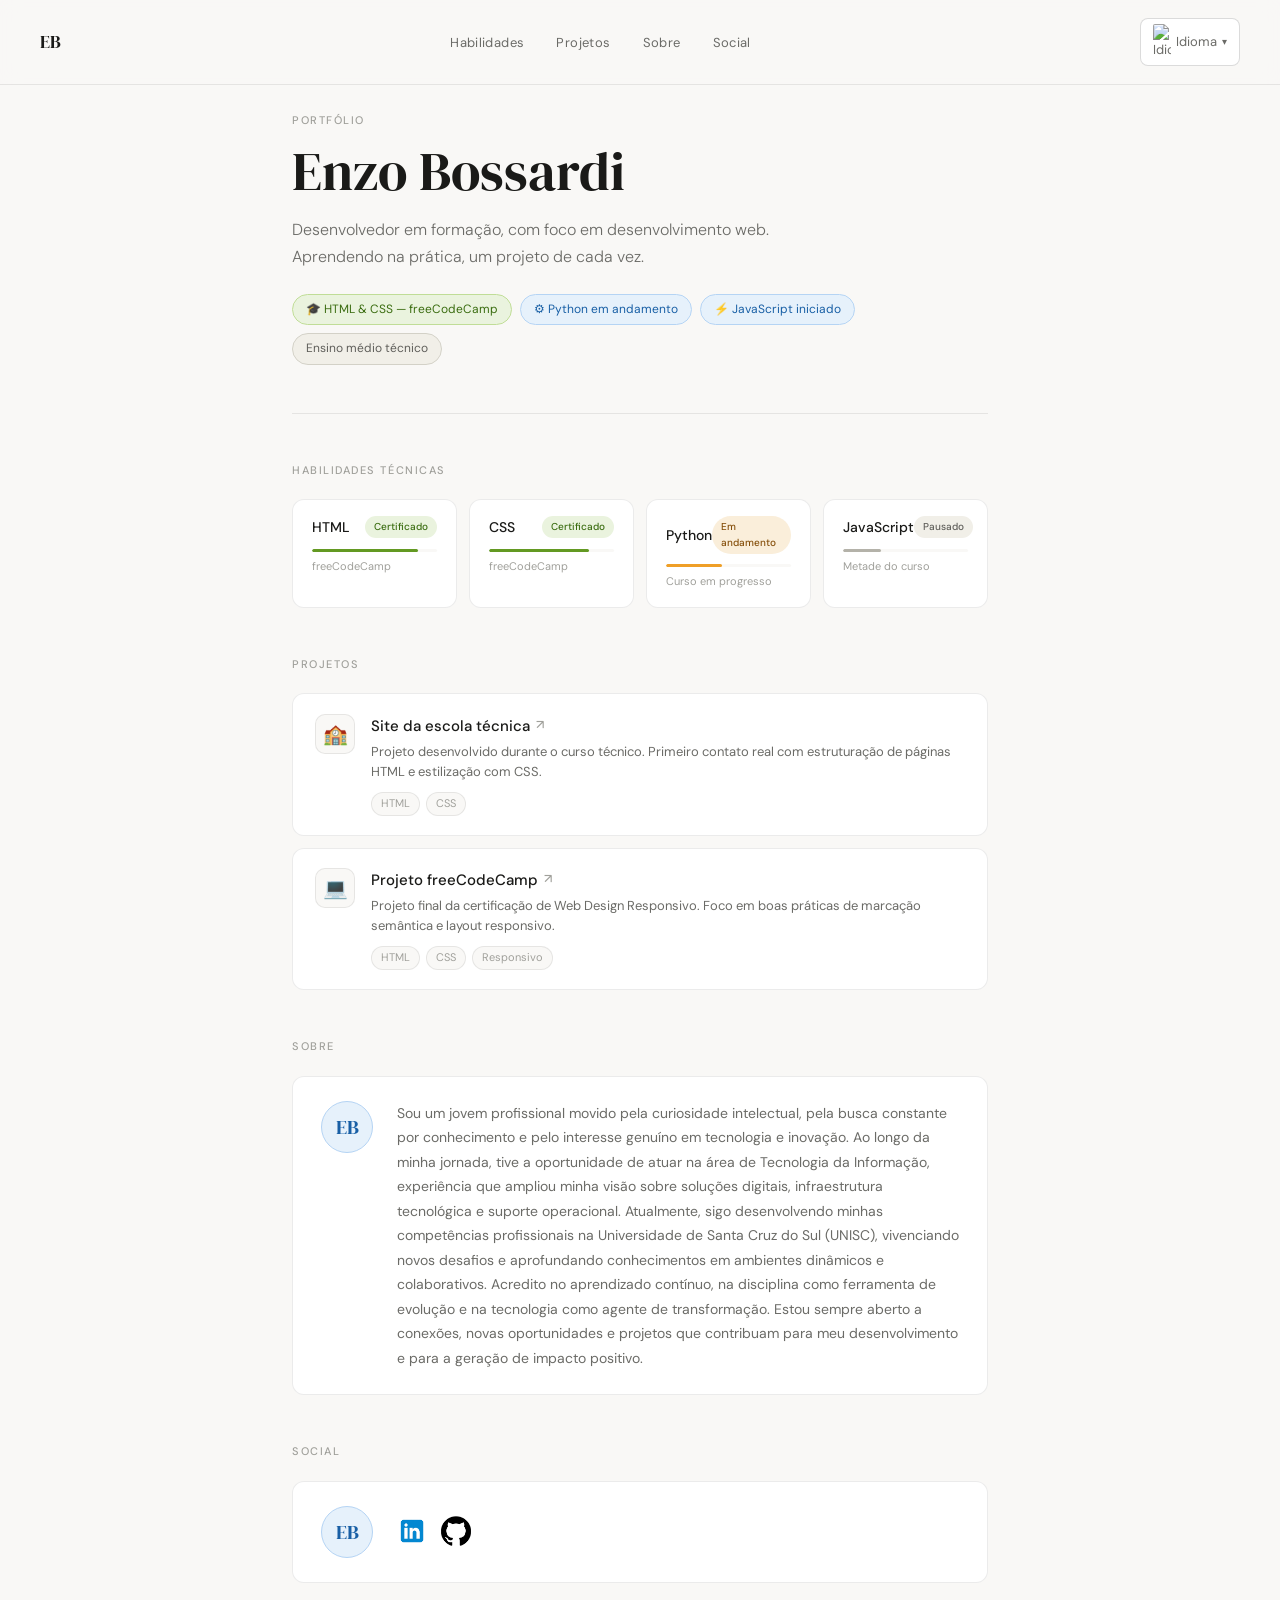
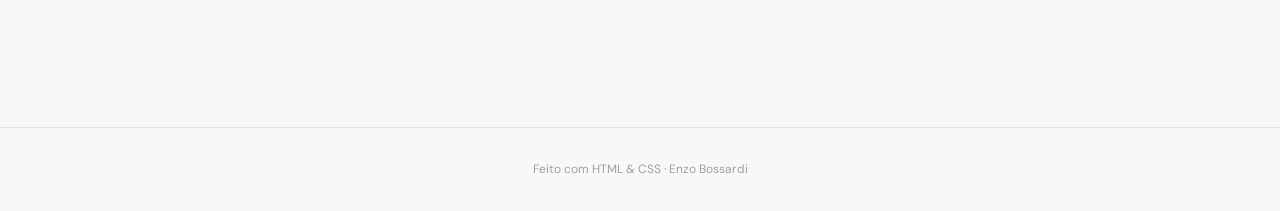
==== index.html @ 2ff3dee1 "Implementando Sociais" ====
<!DOCTYPE html>
<html lang="pt-BR">
<head>
  <meta charset="UTF-8" />
  <meta name="viewport" content="width=device-width, initial-scale=1.0" />
  <title>Enzo Bossardi — Portfólio</title>
  <link rel="preconnect" href="https://fonts.googleapis.com" />
  <link rel="preconnect" href="https://fonts.gstatic.com" crossorigin />
  <link href="https://fonts.googleapis.com/css2?family=DM+Serif+Display&family=DM+Sans:ital,opsz,wght@0,9..40,300;0,9..40,400;0,9..40,500&display=swap" rel="stylesheet" />
  <link rel="stylesheet" href="styles.css">
  <link rel="shortcut icon" href="images/logo-Index.png" type="image/x-icon">
</head>
<body>

  <nav>
    <a href="#" class="nav-logo">EB</a>
    <ul class="nav-links">
      <li><a href="#habilidades">Habilidades</a></li>
      <li><a href="#projetos">Projetos</a></li>
      <li><a href="#sobre">Sobre</a></li>
      <li><a href="#social">Social</a></li>
    </ul>
    <div class="lang-wrapper">
      <input type="checkbox" id="lang-toggle" />
      <label class="lang-btn" for="lang-toggle">
        <img src="https://flagcdn.com/br.svg" width="18" alt="Idioma" style="border-radius:2px; vertical-align:-2px;" /> Idioma <span class="lang-chevron">▾</span>
      </label>
      <div class="lang-dropdown">
        <a href="index.html" class="active"><img src="https://flagcdn.com/br.svg" width="18" alt="Brasil" style="border-radius:2px; vertical-align:-2px;" /> Português</a>
        <a href="index-en.html"><img src="https://flagcdn.com/us.svg" width="18" alt="EUA" style="border-radius:2px; vertical-align:-2px;" /> English</a>
      </div>
    </div>
  </nav>

  <main>

    <div class="hero">
      <p class="hero-label">Portfólio</p>
      <h1 class="hero-name">Enzo Bossardi</h1>
      <p class="hero-desc">Desenvolvedor em formação, com foco em desenvolvimento web. Aprendendo na prática, um projeto de cada vez.</p>
      <div class="hero-tags">
        <span class="tag green">🎓 HTML &amp; CSS — freeCodeCamp</span>
        <span class="tag blue">⚙ Python em andamento</span>
        <span class="tag blue">⚡ JavaScript iniciado</span>
        <span class="tag gray">Ensino médio técnico</span>
      </div>
    </div>

    <section id="habilidades">
      <p class="section-label">Habilidades técnicas</p>
      <div class="skills-grid">

        <div class="skill-card">
          <div class="skill-top">
            <span class="skill-name">HTML</span>
            <span class="badge badge-green">Certificado</span>
          </div>
          <div class="skill-bar"><div class="skill-bar-fill fill-green" style="width:85%"></div></div>
          <p class="skill-note">freeCodeCamp</p>
        </div>

        <div class="skill-card">
          <div class="skill-top">
            <span class="skill-name">CSS</span>
            <span class="badge badge-green">Certificado</span>
          </div>
          <div class="skill-bar"><div class="skill-bar-fill fill-green" style="width:80%"></div></div>
          <p class="skill-note">freeCodeCamp</p>
        </div>

        <div class="skill-card">
          <div class="skill-top">
            <span class="skill-name">Python</span>
            <span class="badge badge-amber">Em andamento</span>
          </div>
          <div class="skill-bar"><div class="skill-bar-fill fill-amber" style="width:45%"></div></div>
          <p class="skill-note">Curso em progresso</p>
        </div>

        <div class="skill-card">
          <div class="skill-top">
            <span class="skill-name">JavaScript</span>
            <span class="badge badge-gray">Pausado</span>
          </div>
          <div class="skill-bar"><div class="skill-bar-fill fill-gray" style="width:30%"></div></div>
          <p class="skill-note">Metade do curso</p>
        </div>

      </div>
    </section>

    <section id="projetos">
      <p class="section-label">Projetos</p>
      <div class="projects-list">

        <a class="project-card" href="https://senacscs.github.io/t4/enzo/index.html" target="_blank" rel="noopener">
          <div class="project-icon">🏫</div>
          <div class="project-info">
            <p class="project-title">Site da escola técnica <span class="arrow">↗</span></p>
            <p class="project-desc">Projeto desenvolvido durante o curso técnico. Primeiro contato real com estruturação de páginas HTML e estilização com CSS.</p>
            <div class="project-techs">
              <span class="tech-pill">HTML</span>
              <span class="tech-pill">CSS</span>
            </div>
          </div>
        </a>

        <a class="project-card" href="https://www.freecodecamp.org/enzobossardi208" target="_blank" rel="noopener">
          <div class="project-icon">💻</div>
          <div class="project-info">
            <p class="project-title">Projeto freeCodeCamp <span class="arrow">↗</span></p>
            <p class="project-desc">Projeto final da certificação de Web Design Responsivo. Foco em boas práticas de marcação semântica e layout responsivo.</p>
            <div class="project-techs">
              <span class="tech-pill">HTML</span>
              <span class="tech-pill">CSS</span>
              <span class="tech-pill">Responsivo</span>
            </div>
          </div>
        </a>

      </div>
    </section>

    <section id="sobre">
      <p class="section-label">Sobre</p>
      <div class="sobre-card">
        <div class="avatar">EB</div>
        <div class="sobre-text">
          <p>Sou um jovem profissional movido pela curiosidade intelectual, pela busca constante por conhecimento e pelo interesse 
            genuíno em tecnologia e inovação. 
            Ao longo da minha jornada, tive a oportunidade de atuar na área de Tecnologia da Informação, 
            experiência que ampliou minha visão sobre soluções digitais, infraestrutura tecnológica e suporte operacional. 
            Atualmente, sigo desenvolvendo minhas competências profissionais na Universidade de Santa Cruz do Sul (UNISC), 
            vivenciando novos desafios e aprofundando conhecimentos em ambientes dinâmicos e colaborativos. 
            Acredito no aprendizado contínuo, na disciplina como ferramenta de evolução e na tecnologia como agente de transformação.
            Estou sempre aberto a conexões, novas oportunidades e projetos que contribuam para meu desenvolvimento e para a geração 
            de impacto positivo.</p>
        </div>
      </div>
    </section>

    <section id="social">
      <p class="section-label">Social</p> 
      <div class="social-card">
        <div class="avatar">EB</div>
        <div class="social-text">
          <ul>
            <li><a href="https://www.linkedin.com/in/enzobossardi/"><img src="images/logo-linkedin.png" alt="Logo Linkedin" width="30px"></a></li>
            <li><a href="https://github.com/EnzoBossardi208"><img src="images/logo-github.png" alt="Logo Github" width="30px"></a></li>
          </ul>
        </div>
      </div>

    </section>
    
  </main>

  <footer>
    Feito com HTML &amp; CSS · Enzo Bossardi
  </footer>

</body>
</html>
---- styles.css ----
*, *::before, *::after {
      box-sizing: border-box;
      margin: 0;
      padding: 0;
    }

    :root {
      --bg: #f9f8f6;
      --surface: #ffffff;
      --border: rgba(0, 0, 0, 0.08);
      --border-strong: rgba(0, 0, 0, 0.14);
      --text: #1a1a18;
      --text-muted: #6b6b67;
      --text-faint: #a0a09b;
      --green: #3B6D11;
      --green-bg: #EAF3DE;
      --amber: #854F0B;
      --amber-bg: #FAEEDA;
      --gray-text: #5F5E5A;
      --gray-bg: #F1EFE8;
      --blue: #185FA5;
      --blue-bg: #E6F1FB;
    }

    html { scroll-behavior: smooth; }

    body {
      background: var(--bg);
      color: var(--text);
      font-family: 'DM Sans', sans-serif;
      font-weight: 400;
      line-height: 1.6;
      min-height: 100vh;
    }

    /* NAV */
    nav {
      position: fixed;
      top: 0; left: 0; right: 0;
      z-index: 100;
      display: flex;
      align-items: center;
      justify-content: space-between;
      padding: 1.1rem 2.5rem;
      background: rgba(249, 248, 246, 0.88);
      backdrop-filter: blur(10px);
      border-bottom: 0.5px solid var(--border);
    }

    .nav-logo {
      font-family: 'DM Serif Display', serif;
      font-size: 18px;
      color: var(--text);
      text-decoration: none;
    }

    .nav-links {
      display: flex;
      gap: 2rem;
      list-style: none;
    }

    .nav-links a {
      font-size: 13px;
      color: var(--text-muted);
      text-decoration: none;
      letter-spacing: 0.03em;
      transition: color 0.2s;
    }

    .nav-links a:hover { color: var(--text); }

    /* DROPDOWN DE IDIOMA */
    .lang-wrapper {
      position: relative;
    }

    #lang-toggle { display: none; }

    .lang-btn {
      display: flex;
      align-items: center;
      gap: 5px;
      font-size: 13px;
      color: var(--text-muted);
      cursor: pointer;
      padding: 5px 12px;
      border-radius: 8px;
      border: 0.5px solid var(--border-strong);
      background: var(--surface);
      transition: background 0.2s, color 0.2s;
      user-select: none;
    }

    .lang-btn:hover { background: var(--bg); color: var(--text); }

    .lang-chevron {
      font-size: 10px;
      transition: transform 0.2s;
      display: inline-block;
    }

    #lang-toggle:checked ~ .lang-btn .lang-chevron {
      transform: rotate(180deg);
    }

    .lang-dropdown {
      display: none;
      position: absolute;
      top: calc(100% + 8px);
      right: 0;
      background: var(--surface);
      border: 0.5px solid var(--border-strong);
      border-radius: 10px;
      overflow: hidden;
      min-width: 130px;
      box-shadow: 0 4px 16px rgba(0,0,0,0.08);
      z-index: 200;
    }

    #lang-toggle:checked ~ .lang-dropdown { display: block; }

    .lang-dropdown a {
      display: flex;
      align-items: center;
      gap: 8px;
      padding: 10px 14px;
      font-size: 13px;
      color: var(--text-muted);
      text-decoration: none;
      transition: background 0.15s, color 0.15s;
      border-bottom: 0.5px solid var(--border);
    }

    .lang-dropdown a:last-child { border-bottom: none; }

    .lang-dropdown a:hover {
      background: var(--bg);
      color: var(--text);
    }

    .lang-dropdown a.active {
      color: var(--text);
      font-weight: 500;
    }

    /* MAIN */
    main {
      max-width: 760px;
      margin: 0 auto;
      padding: 7rem 2rem 5rem;
    }

    /* HERO */
    .hero {
      padding-bottom: 3rem;
      border-bottom: 0.5px solid var(--border);
      margin-bottom: 3rem;
      animation: fadeUp 0.6s ease both;
    }

    .hero-label {
      font-size: 11px;
      letter-spacing: 0.14em;
      text-transform: uppercase;
      color: var(--text-faint);
      font-weight: 500;
      margin-bottom: 0.75rem;
    }

    .hero-name {
      font-family: 'DM Serif Display', serif;
      font-size: clamp(36px, 7vw, 54px);
      font-weight: 400;
      line-height: 1.08;
      margin-bottom: 1rem;
    }

    .hero-desc {
      font-size: 16px;
      color: var(--text-muted);
      font-weight: 300;
      max-width: 480px;
      line-height: 1.7;
      margin-bottom: 1.5rem;
    }

    .hero-tags {
      display: flex;
      flex-wrap: wrap;
      gap: 8px;
    }

    .tag {
      display: inline-flex;
      align-items: center;
      gap: 5px;
      font-size: 12px;
      padding: 5px 13px;
      border-radius: 100px;
      border: 0.5px solid var(--border-strong);
      color: var(--text-muted);
      background: var(--surface);
    }

    .tag.green { border-color: #C0DD97; color: var(--green); background: var(--green-bg); }
    .tag.blue  { border-color: #B5D4F4; color: var(--blue);  background: var(--blue-bg); }
    .tag.gray  { border-color: #D3D1C7; color: var(--gray-text); background: var(--gray-bg); }

    /* SECTIONS */
    section {
      margin-bottom: 3rem;
      animation: fadeUp 0.6s ease both;
    }

    section:nth-of-type(1) { animation-delay: 0.1s; }
    section:nth-of-type(2) { animation-delay: 0.2s; }
    section:nth-of-type(3) { animation-delay: 0.3s; }

    .section-label {
      font-size: 11px;
      letter-spacing: 0.14em;
      text-transform: uppercase;
      color: var(--text-faint);
      font-weight: 500;
      margin-bottom: 1.25rem;
    }

    /* SKILLS */
    .skills-grid {
      display: grid;
      grid-template-columns: repeat(auto-fit, minmax(155px, 1fr));
      gap: 12px;
    }

    .skill-card {
      background: var(--surface);
      border: 0.5px solid var(--border);
      border-radius: 12px;
      padding: 1rem 1.2rem;
      transition: border-color 0.2s, transform 0.2s;
    }

    .skill-card:hover {
      border-color: var(--border-strong);
      transform: translateY(-2px);
    }

    .skill-top {
      display: flex;
      align-items: center;
      justify-content: space-between;
      margin-bottom: 10px;
    }

    .skill-name { font-size: 14px; font-weight: 500; }

    .badge {
      font-size: 10px;
      padding: 3px 9px;
      border-radius: 100px;
      font-weight: 500;
    }

    .badge-green { background: var(--green-bg); color: var(--green); }
    .badge-amber { background: var(--amber-bg); color: var(--amber); }
    .badge-gray  { background: var(--gray-bg);  color: var(--gray-text); }

    .skill-bar {
      height: 3px;
      background: var(--bg);
      border-radius: 100px;
      overflow: hidden;
      margin-bottom: 6px;
    }

    .skill-bar-fill {
      height: 100%;
      border-radius: 100px;
    }

    .fill-green { background: #639922; }
    .fill-amber { background: #EF9F27; }
    .fill-gray  { background: #B4B2A9; }

    .skill-note { font-size: 11px; color: var(--text-faint); }

    /* PROJECTS */
    .projects-list {
      display: flex;
      flex-direction: column;
      gap: 12px;
    }

    .project-card {
      background: var(--surface);
      border: 0.5px solid var(--border);
      border-radius: 12px;
      padding: 1.2rem 1.4rem;
      display: flex;
      align-items: flex-start;
      gap: 1rem;
      text-decoration: none;
      color: inherit;
      transition: border-color 0.2s, transform 0.2s;
    }

    .project-card:hover {
      border-color: var(--border-strong);
      transform: translateY(-2px);
    }

    .project-icon {
      width: 40px;
      height: 40px;
      border-radius: 10px;
      background: var(--bg);
      border: 0.5px solid var(--border);
      display: flex;
      align-items: center;
      justify-content: center;
      font-size: 20px;
      flex-shrink: 0;
    }

    .project-info { flex: 1; }

    .project-title {
      font-size: 15px;
      font-weight: 500;
      margin-bottom: 4px;
      display: flex;
      align-items: center;
      gap: 6px;
    }

    .arrow {
      font-size: 13px;
      color: var(--text-faint);
      transition: transform 0.2s, color 0.2s;
    }

    .project-card:hover .arrow {
      transform: translate(2px, -2px);
      color: var(--text-muted);
    }

    .project-desc {
      font-size: 13px;
      color: var(--text-muted);
      line-height: 1.55;
      margin-bottom: 10px;
    }

    .project-techs {
      display: flex;
      flex-wrap: wrap;
      gap: 6px;
    }

    .tech-pill {
      font-size: 11px;
      padding: 2px 9px;
      border-radius: 100px;
      border: 0.5px solid var(--border);
      color: var(--text-faint);
      background: var(--bg);
    }

    /* SOBRE */
    .sobre-card {
      background: var(--surface);
      border: 0.5px solid var(--border);
      border-radius: 12px;
      padding: 1.5rem 1.75rem;
      display: flex;
      gap: 1.5rem;
      align-items: flex-start;
    }

    .avatar {
      width: 52px;
      height: 52px;
      border-radius: 50%;
      background: var(--blue-bg);
      border: 0.5px solid #B5D4F4;
      display: flex;
      align-items: center;
      justify-content: center;
      font-family: 'DM Serif Display', serif;
      font-size: 20px;
      color: var(--blue);
      flex-shrink: 0;
    }

    .sobre-text p {
      font-size: 14px;
      color: var(--text-muted);
      line-height: 1.75;
      margin-bottom: 0.75rem;
    }

    .sobre-text p:last-child { margin-bottom: 0; }

    /* SOCIAL  */

     .social-card {
      background: var(--surface);
      border: 0.5px solid var(--border);
      border-radius: 12px;
      padding: 1.5rem 1.75rem;
      display: flex;
      gap: 1.5rem;
      align-items: flex-start;
    }

    .social-text li {
      margin: auto;
      align-items: center;
      justify-content: center;
      margin-top: 10px;
      margin-right: 10px;

      list-style: none;
      display: inline-block;
    }

    .social-text a {
      display: inline-block;
      transition: all 0.5s;
    }

    .social-text a:hover {
      transform: scale(1.3) translateY(-6px);
    }

    .social-text li:last-child { margin-bottom: 0;}

    .social-text p:last-child { margin-bottom: 0; }


    /* FOOTER */
    footer {
      text-align: center;
      padding: 2rem;
      font-size: 12px;
      color: var(--text-faint);
      border-top: 0.5px solid var(--border);
      margin-top: 1rem;
    }

    /* ANIMATION */
    @keyframes fadeUp {
      from { opacity: 0; transform: translateY(16px); }
      to   { opacity: 1; transform: translateY(0); }
    }

    /* MOBILE */
    @media (max-width: 600px) {
      nav { padding: 1rem 1.25rem; }
      .nav-links { gap: 1.25rem; }
      main { padding: 6rem 1.25rem 4rem; }
      .sobre-card { flex-direction: column; }
    }
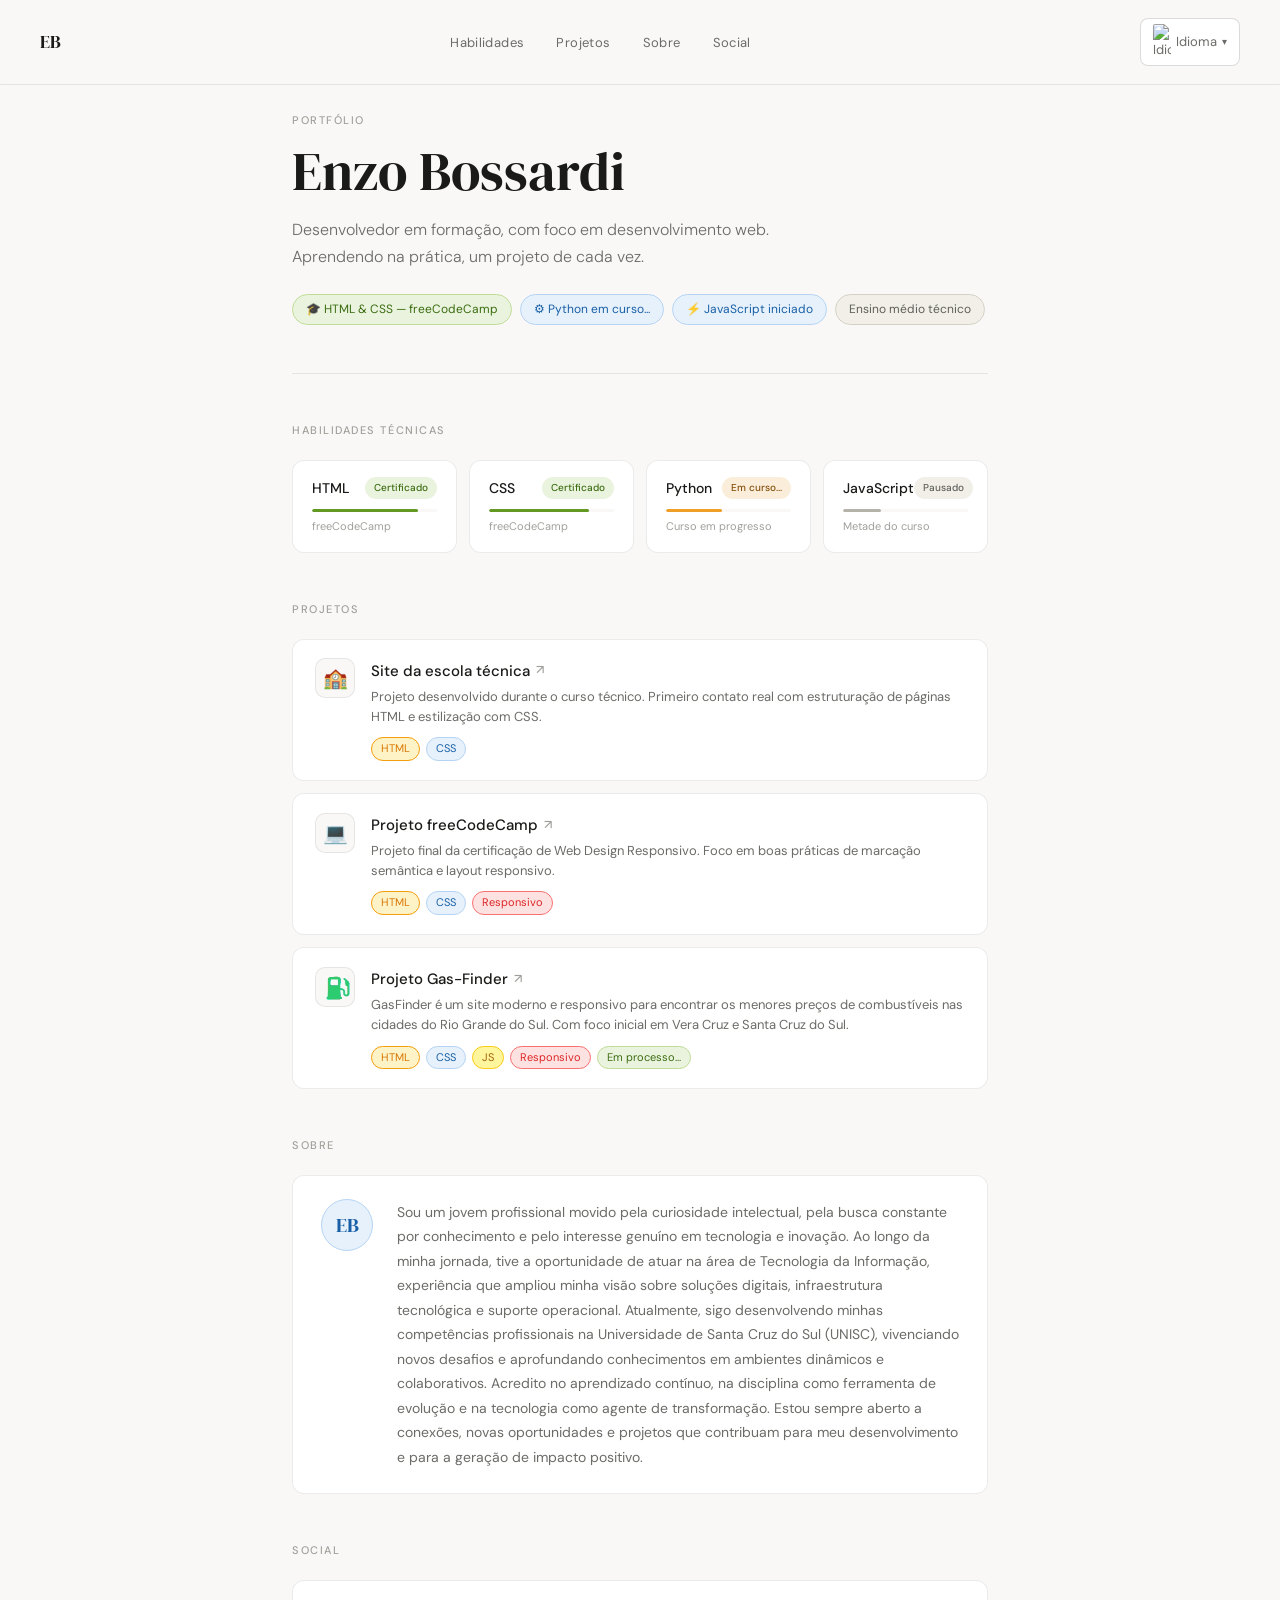
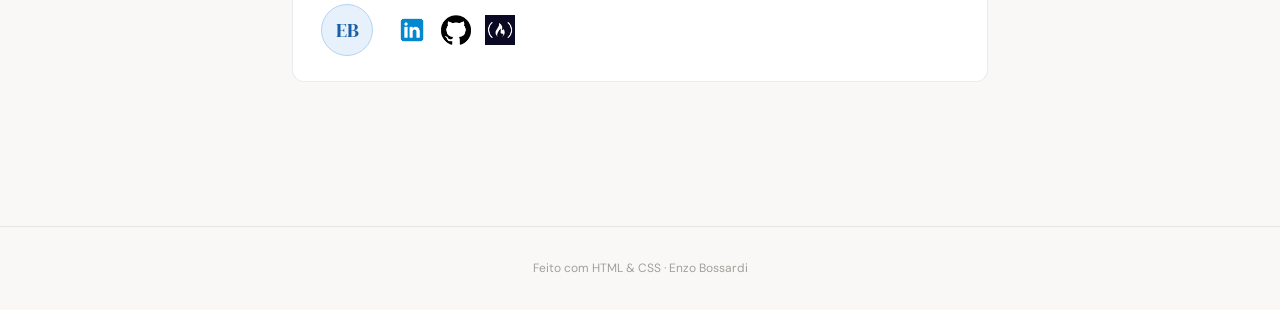
==== commit 60c7e2a1: "Adições Complementares" ====
--- a/index.html
+++ b/index.html
@@ -40,7 +40,7 @@
       <p class="hero-desc">Desenvolvedor em formação, com foco em desenvolvimento web. Aprendendo na prática, um projeto de cada vez.</p>
       <div class="hero-tags">
         <span class="tag green">🎓 HTML &amp; CSS — freeCodeCamp</span>
-        <span class="tag blue">⚙ Python em andamento</span>
+        <span class="tag blue">⚙ Python em curso...</span>
         <span class="tag blue">⚡ JavaScript iniciado</span>
         <span class="tag gray">Ensino médio técnico</span>
       </div>
@@ -71,7 +71,7 @@
         <div class="skill-card">
           <div class="skill-top">
             <span class="skill-name">Python</span>
-            <span class="badge badge-amber">Em andamento</span>
+            <span class="badge badge-amber">Em curso...</span>
           </div>
           <div class="skill-bar"><div class="skill-bar-fill fill-amber" style="width:45%"></div></div>
           <p class="skill-note">Curso em progresso</p>
@@ -99,8 +99,8 @@
             <p class="project-title">Site da escola técnica <span class="arrow">↗</span></p>
             <p class="project-desc">Projeto desenvolvido durante o curso técnico. Primeiro contato real com estruturação de páginas HTML e estilização com CSS.</p>
             <div class="project-techs">
-              <span class="tech-pill">HTML</span>
-              <span class="tech-pill">CSS</span>
+              <span class="tech-pill tag orange">HTML</span>
+              <span class="tech-pill tag blue">CSS</span>
             </div>
           </div>
         </a>
@@ -111,9 +111,24 @@
             <p class="project-title">Projeto freeCodeCamp <span class="arrow">↗</span></p>
             <p class="project-desc">Projeto final da certificação de Web Design Responsivo. Foco em boas práticas de marcação semântica e layout responsivo.</p>
             <div class="project-techs">
-              <span class="tech-pill">HTML</span>
-              <span class="tech-pill">CSS</span>
-              <span class="tech-pill">Responsivo</span>
+              <span class="tech-pill tag orange">HTML</span>
+              <span class="tech-pill tag blue">CSS</span>
+              <span class="tech-pill tag red">Responsivo</span>
+            </div>
+          </div>
+        </a>
+
+        <a class="project-card" href="https://enzobossardi208.github.io/Gas-Finder/" target="_blank" rel="noopener">
+          <div class="project-icon"><img src="images/Logo-Gas-Finder-2.0.png" alt="Logo Gas-Finder" width="40px"></div>
+          <div class="project-info">
+            <p class="project-title">Projeto Gas-Finder <span class="arrow">↗</span></p>
+            <p class="project-desc">GasFinder é um site moderno e responsivo para encontrar os menores preços de combustíveis nas cidades do Rio Grande do Sul. Com foco inicial em Vera Cruz e Santa Cruz do Sul.</p>
+            <div class="project-techs">
+              <span class="tech-pill tag orange">HTML</span>
+              <span class="tech-pill tag blue">CSS</span>
+              <span class="tech-pill tag yellow">JS</span>
+              <span class="tech-pill tag red">Responsivo</span>
+              <span class="tech-pill tag green">Em processo...</span>
             </div>
           </div>
         </a>
@@ -145,8 +160,9 @@
         <div class="avatar">EB</div>
         <div class="social-text">
           <ul>
-            <li><a href="https://www.linkedin.com/in/enzobossardi/"><img src="images/logo-linkedin.png" alt="Logo Linkedin" width="30px"></a></li>
-            <li><a href="https://github.com/EnzoBossardi208"><img src="images/logo-github.png" alt="Logo Github" width="30px"></a></li>
+            <li><a href="https://www.linkedin.com/in/enzobossardi/" target="_blank"><img src="images/logo-linkedin.png" alt="Logo Linkedin" width="30px"></a></li>
+            <li><a href="https://github.com/EnzoBossardi208" target="_blank"><img src="images/logo-github.png" alt="Logo Github" width="30px"></a></li>
+            <li><a href="https://www.freecodecamp.org/enzobossardi208" target="_blank"><img src="images/freecode-logo.jpg" alt="Logo FreeCodeCamp" width="30px"></a></li>
           </ul>
         </div>
       </div>
--- a/styles.css
+++ b/styles.css
@@ -20,6 +20,12 @@
       --gray-bg: #F1EFE8;
       --blue: #185FA5;
       --blue-bg: #E6F1FB;
+      --orange: #D97706;
+      --orange-bg: #FEF3C7;
+      --yellow: #A16207;
+      --yellow-bg: #FFF59D;
+      --red: #DC2626;
+      --red-bg: #FEE2E2;
     }
 
     html { scroll-behavior: smooth; }
@@ -206,6 +212,10 @@
     .tag.green { border-color: #C0DD97; color: var(--green); background: var(--green-bg); }
     .tag.blue  { border-color: #B5D4F4; color: var(--blue);  background: var(--blue-bg); }
     .tag.gray  { border-color: #D3D1C7; color: var(--gray-text); background: var(--gray-bg); }
+    .tag.orange { border-color: #F59E0B; color: var(--orange); background: var(--orange-bg); }
+    .tag.yellow { border-color: #FACC15; color: var(--yellow); background: var(--yellow-bg); }
+    .tag.red { border-color: #F87171; color: var(--red); background: var(--red-bg); }
+    
 
     /* SECTIONS */
     section {
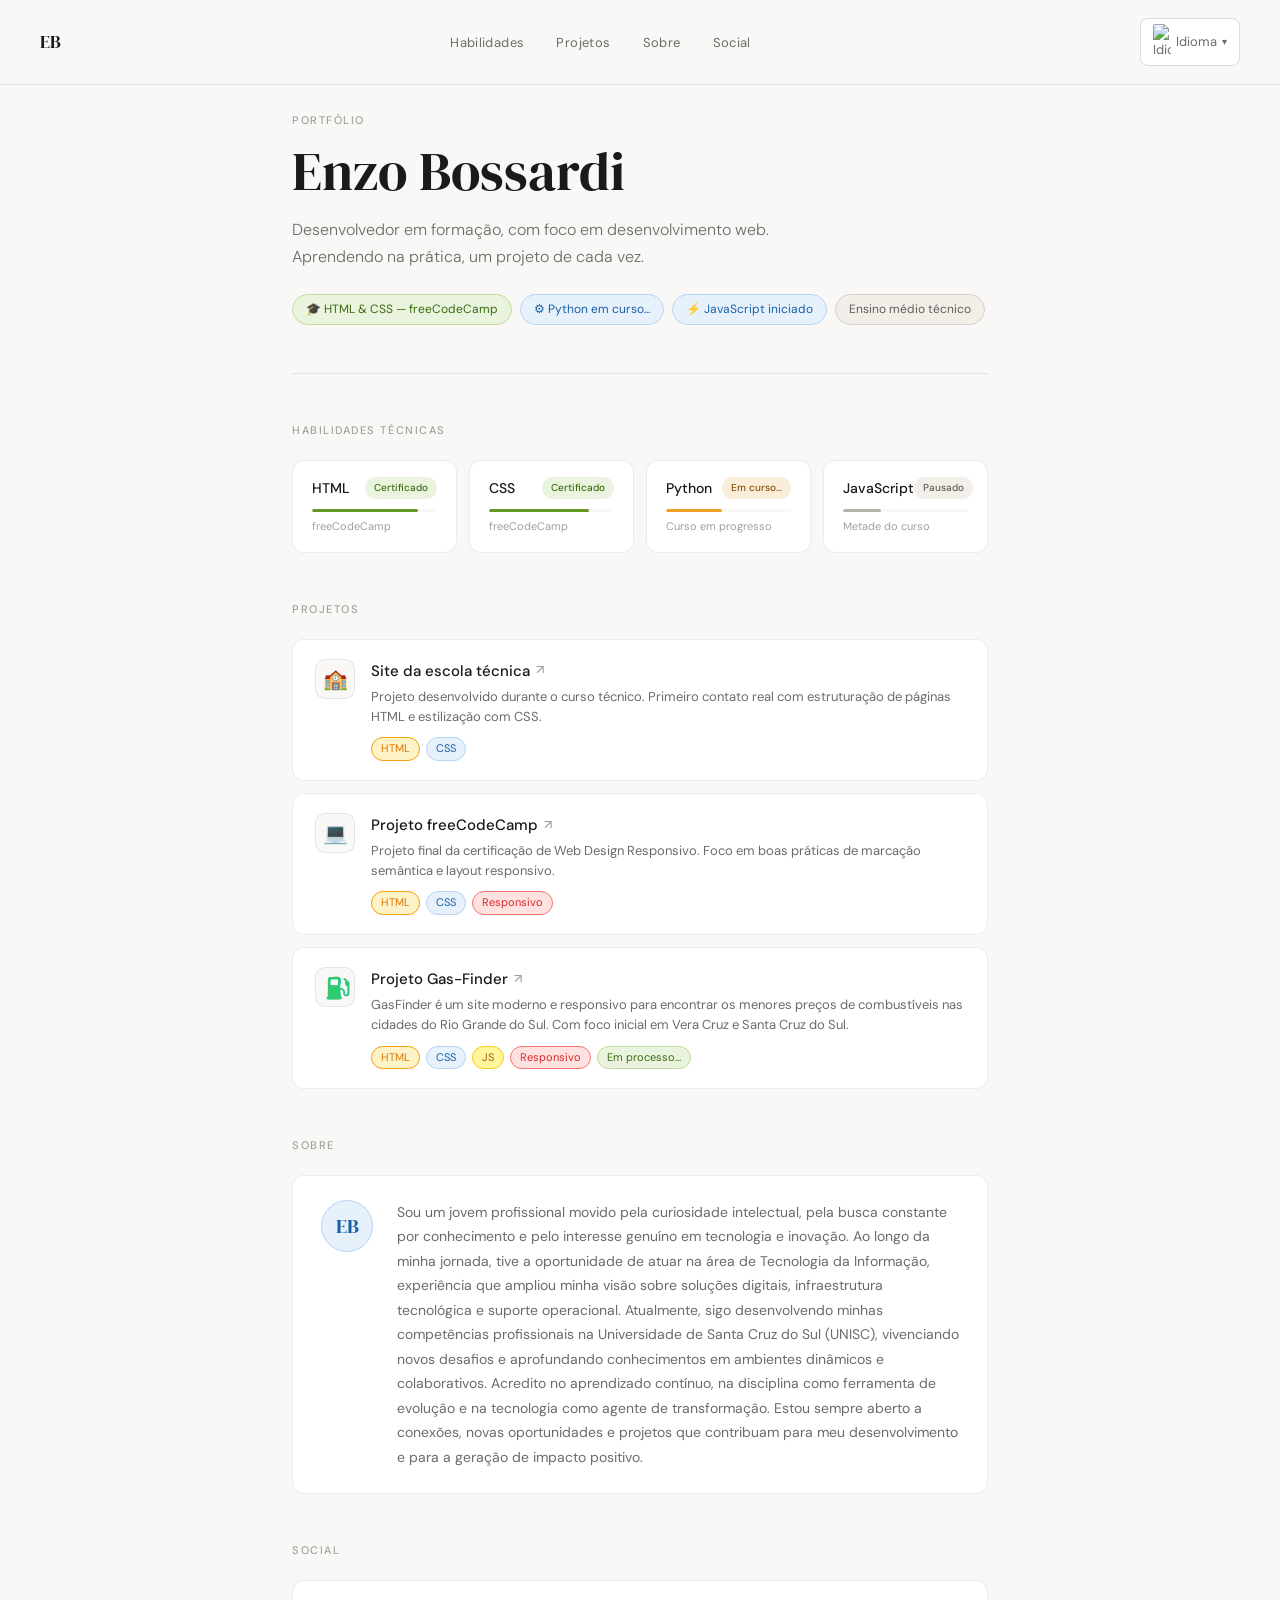
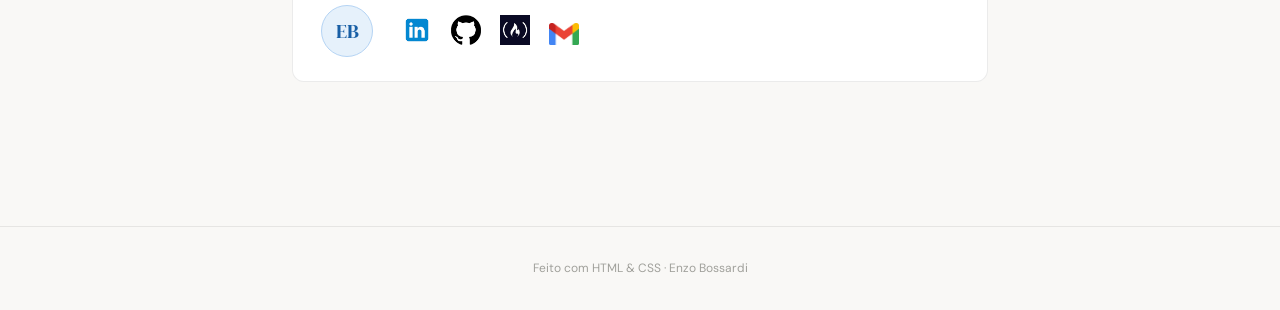
==== commit 63871610: "Atualizações Gerais" ====
--- a/index.html
+++ b/index.html
@@ -163,6 +163,7 @@
             <li><a href="https://www.linkedin.com/in/enzobossardi/" target="_blank"><img src="images/logo-linkedin.png" alt="Logo Linkedin" width="30px"></a></li>
             <li><a href="https://github.com/EnzoBossardi208" target="_blank"><img src="images/logo-github.png" alt="Logo Github" width="30px"></a></li>
             <li><a href="https://www.freecodecamp.org/enzobossardi208" target="_blank"><img src="images/freecode-logo.jpg" alt="Logo FreeCodeCamp" width="30px"></a></li>
+            <li><a href="mailto:enzobossardi23@gmail.com" target="_blank"><img src="images/Gmail-Logo.png" alt="Logo Gmail" width="30px"></a></li>
           </ul>
         </div>
       </div>
--- a/styles.css
+++ b/styles.css
@@ -430,6 +430,7 @@
       justify-content: center;
       margin-top: 10px;
       margin-right: 10px;
+      margin-left: 5px;
 
       list-style: none;
       display: inline-block;
@@ -437,7 +438,7 @@
 
     .social-text a {
       display: inline-block;
-      transition: all 0.5s;
+      transition: all 0.4s;
     }
 
     .social-text a:hover {
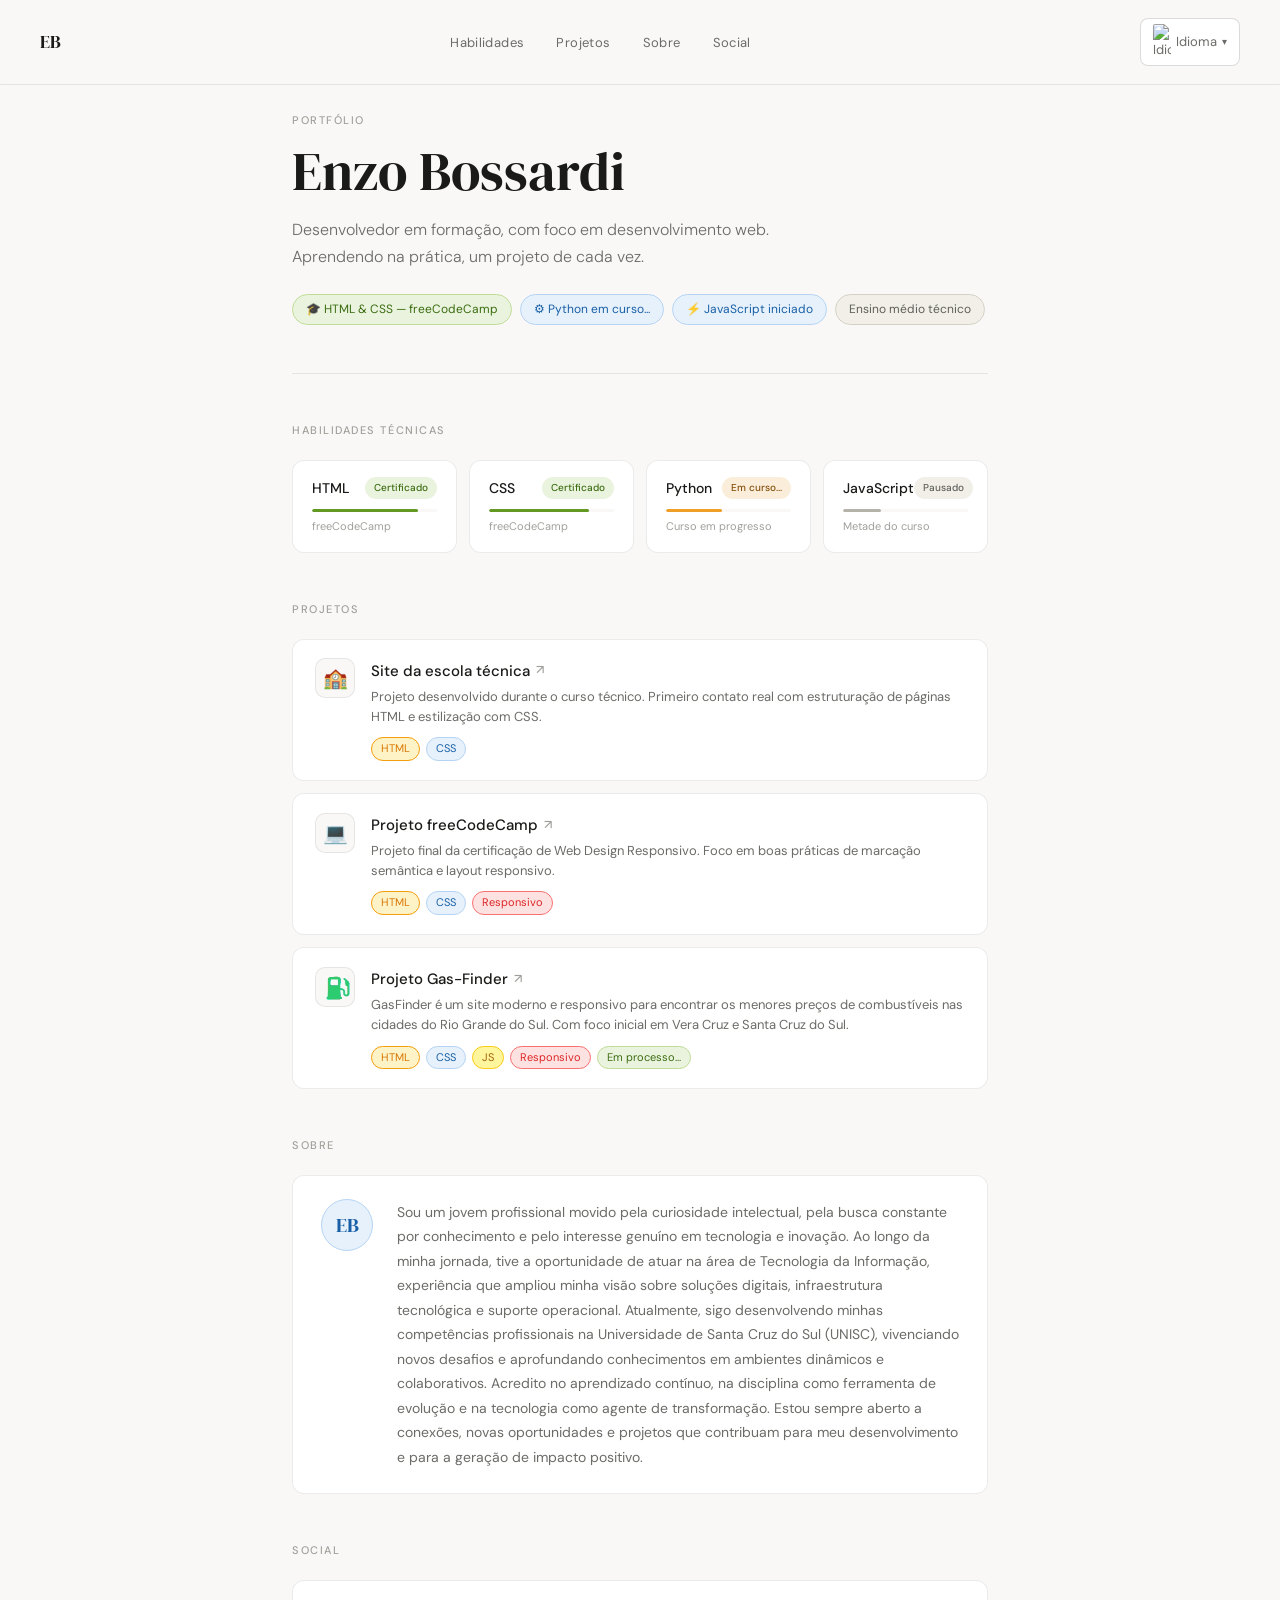
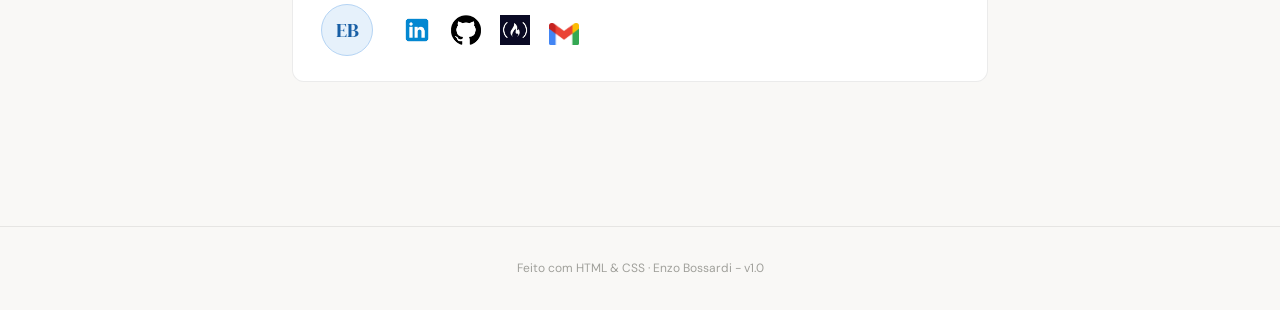
==== commit bc972989: "Update de versão" ====
--- a/index.html
+++ b/index.html
@@ -118,7 +118,7 @@
           </div>
         </a>
 
-        <a class="project-card" href="https://enzobossardi208.github.io/Gas-Finder/" target="_blank" rel="noopener">
+        <a class="project-card" href="https://gas-finder-six.vercel.app/" target="_blank" rel="noopener">
           <div class="project-icon"><img src="images/Logo-Gas-Finder-2.0.png" alt="Logo Gas-Finder" width="40px"></div>
           <div class="project-info">
             <p class="project-title">Projeto Gas-Finder <span class="arrow">↗</span></p>
@@ -173,7 +173,7 @@
   </main>
 
   <footer>
-    Feito com HTML &amp; CSS · Enzo Bossardi
+    Feito com HTML &amp; CSS · Enzo Bossardi - v1.0
   </footer>
 
 </body>
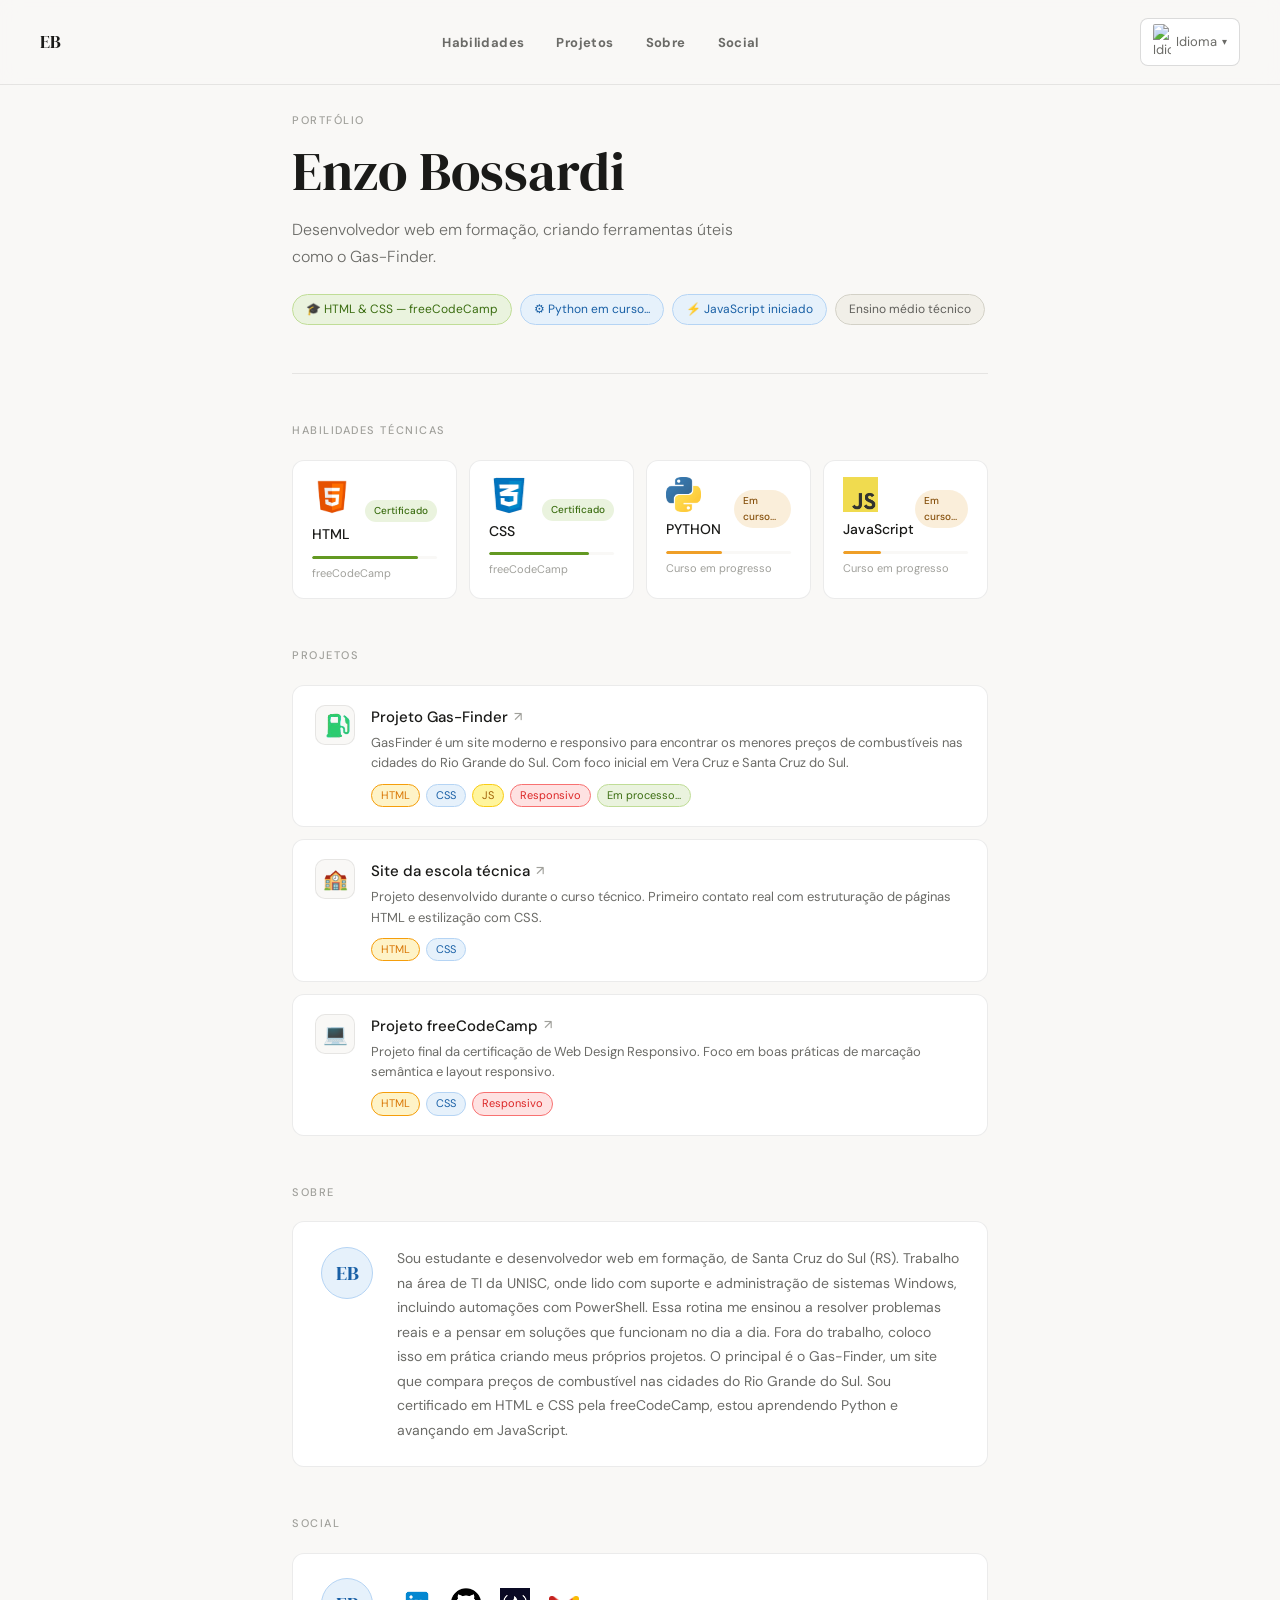
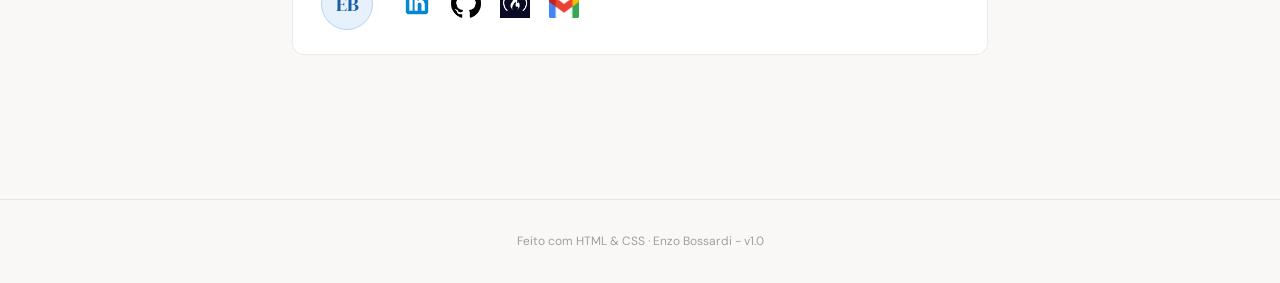
==== commit e58b9406: "Atualizações do site v1.1.1" ====
--- a/index.html
+++ b/index.html
@@ -37,7 +37,7 @@
     <div class="hero">
       <p class="hero-label">Portfólio</p>
       <h1 class="hero-name">Enzo Bossardi</h1>
-      <p class="hero-desc">Desenvolvedor em formação, com foco em desenvolvimento web. Aprendendo na prática, um projeto de cada vez.</p>
+      <p class="hero-desc">Desenvolvedor web em formação, criando ferramentas úteis como o Gas-Finder.</p>
       <div class="hero-tags">
         <span class="tag green">🎓 HTML &amp; CSS — freeCodeCamp</span>
         <span class="tag blue">⚙ Python em curso...</span>
@@ -52,7 +52,7 @@
 
         <div class="skill-card">
           <div class="skill-top">
-            <span class="skill-name">HTML</span>
+            <span class="skill-name"><img src="images/html-logo-removebg-preview.png" alt="logo HTML" width="40px">HTML</span>
             <span class="badge badge-green">Certificado</span>
           </div>
           <div class="skill-bar"><div class="skill-bar-fill fill-green" style="width:85%"></div></div>
@@ -61,7 +61,7 @@
 
         <div class="skill-card">
           <div class="skill-top">
-            <span class="skill-name">CSS</span>
+            <span class="skill-name"><img src="images/Css-logo-removebg-preview.png" alt="Logo CSS" width="40px">CSS</span>
             <span class="badge badge-green">Certificado</span>
           </div>
           <div class="skill-bar"><div class="skill-bar-fill fill-green" style="width:80%"></div></div>
@@ -70,7 +70,7 @@
 
         <div class="skill-card">
           <div class="skill-top">
-            <span class="skill-name">Python</span>
+            <span class="skill-name"><img src="images/Python-logo-removebg-preview.png" alt="Logo Python" width="35px">PYTHON</span>
             <span class="badge badge-amber">Em curso...</span>
           </div>
           <div class="skill-bar"><div class="skill-bar-fill fill-amber" style="width:45%"></div></div>
@@ -79,11 +79,11 @@
 
         <div class="skill-card">
           <div class="skill-top">
-            <span class="skill-name">JavaScript</span>
-            <span class="badge badge-gray">Pausado</span>
+            <span class="skill-name"><img src="images/JavaScript-logo.png" alt="Logo Javascript" width="35px">JavaScript</span>
+            <span class="badge badge-amber">Em curso...</span>
           </div>
-          <div class="skill-bar"><div class="skill-bar-fill fill-gray" style="width:30%"></div></div>
-          <p class="skill-note">Metade do curso</p>
+          <div class="skill-bar"><div class="skill-bar-fill fill-amber" style="width:30%"></div></div>
+          <p class="skill-note">Curso em progresso</p>
         </div>
 
       </div>
@@ -92,6 +92,21 @@
     <section id="projetos">
       <p class="section-label">Projetos</p>
       <div class="projects-list">
+
+        <a class="project-card" href="https://gas-finder-six.vercel.app/" target="_blank" rel="noopener">
+          <div class="project-icon"><img src="images/Logo-Gas-Finder-2.0.png" alt="Logo Gas-Finder" width="40px"></div>
+          <div class="project-info">
+            <p class="project-title">Projeto Gas-Finder <span class="arrow">↗</span></p>
+            <p class="project-desc">GasFinder é um site moderno e responsivo para encontrar os menores preços de combustíveis nas cidades do Rio Grande do Sul. Com foco inicial em Vera Cruz e Santa Cruz do Sul.</p>
+            <div class="project-techs">
+              <span class="tech-pill tag orange">HTML</span>
+              <span class="tech-pill tag blue">CSS</span>
+              <span class="tech-pill tag yellow">JS</span>
+              <span class="tech-pill tag red">Responsivo</span>
+              <span class="tech-pill tag green">Em processo...</span>
+            </div>
+          </div>
+        </a>
 
         <a class="project-card" href="https://senacscs.github.io/t4/enzo/index.html" target="_blank" rel="noopener">
           <div class="project-icon">🏫</div>
@@ -118,21 +133,6 @@
           </div>
         </a>
 
-        <a class="project-card" href="https://gas-finder-six.vercel.app/" target="_blank" rel="noopener">
-          <div class="project-icon"><img src="images/Logo-Gas-Finder-2.0.png" alt="Logo Gas-Finder" width="40px"></div>
-          <div class="project-info">
-            <p class="project-title">Projeto Gas-Finder <span class="arrow">↗</span></p>
-            <p class="project-desc">GasFinder é um site moderno e responsivo para encontrar os menores preços de combustíveis nas cidades do Rio Grande do Sul. Com foco inicial em Vera Cruz e Santa Cruz do Sul.</p>
-            <div class="project-techs">
-              <span class="tech-pill tag orange">HTML</span>
-              <span class="tech-pill tag blue">CSS</span>
-              <span class="tech-pill tag yellow">JS</span>
-              <span class="tech-pill tag red">Responsivo</span>
-              <span class="tech-pill tag green">Em processo...</span>
-            </div>
-          </div>
-        </a>
-
       </div>
     </section>
 
@@ -141,15 +141,9 @@
       <div class="sobre-card">
         <div class="avatar">EB</div>
         <div class="sobre-text">
-          <p>Sou um jovem profissional movido pela curiosidade intelectual, pela busca constante por conhecimento e pelo interesse 
-            genuíno em tecnologia e inovação. 
-            Ao longo da minha jornada, tive a oportunidade de atuar na área de Tecnologia da Informação, 
-            experiência que ampliou minha visão sobre soluções digitais, infraestrutura tecnológica e suporte operacional. 
-            Atualmente, sigo desenvolvendo minhas competências profissionais na Universidade de Santa Cruz do Sul (UNISC), 
-            vivenciando novos desafios e aprofundando conhecimentos em ambientes dinâmicos e colaborativos. 
-            Acredito no aprendizado contínuo, na disciplina como ferramenta de evolução e na tecnologia como agente de transformação.
-            Estou sempre aberto a conexões, novas oportunidades e projetos que contribuam para meu desenvolvimento e para a geração 
-            de impacto positivo.</p>
+          <p>Sou estudante e desenvolvedor web em formação, de Santa Cruz do Sul (RS). Trabalho na área de TI da UNISC, onde lido com suporte e administração de sistemas Windows, incluindo automações com PowerShell. Essa rotina me ensinou a resolver problemas reais e a pensar em soluções que funcionam no dia a dia.
+
+Fora do trabalho, coloco isso em prática criando meus próprios projetos. O principal é o Gas-Finder, um site que compara preços de combustível nas cidades do Rio Grande do Sul. Sou certificado em HTML e CSS pela freeCodeCamp, estou aprendendo Python e avançando em JavaScript.</p>
         </div>
       </div>
     </section>
--- a/styles.css
+++ b/styles.css
@@ -61,20 +61,41 @@
     }
 
     .nav-links {
+      font-weight: bold;
       display: flex;
       gap: 2rem;
       list-style: none;
     }
 
     .nav-links a {
+      position: relative;
       font-size: 13px;
       color: var(--text-muted);
       text-decoration: none;
       letter-spacing: 0.03em;
-      transition: color 0.2s;
-    }
-
-    .nav-links a:hover { color: var(--text); }
+      transition: color 0.5s;
+    }
+
+    .nav-links a:hover {
+      color: var(--text);
+    }
+
+    .nav-links a::after {
+  content: "";
+  position: absolute;
+  left: 0;
+  bottom: -2px;
+  width: 100%;
+  height: 2px;
+  background-color: currentColor;
+  transform: scaleX(0);
+  transform-origin: left;
+  transition: transform 0.5s ease;
+}
+
+.nav-links a:hover::after {
+  transform: scaleX(1);
+}
 
     /* DROPDOWN DE IDIOMA */
     .lang-wrapper {
@@ -166,6 +187,7 @@
     }
 
     .hero-label {
+      font-weight: bold;
       font-size: 11px;
       letter-spacing: 0.14em;
       text-transform: uppercase;
